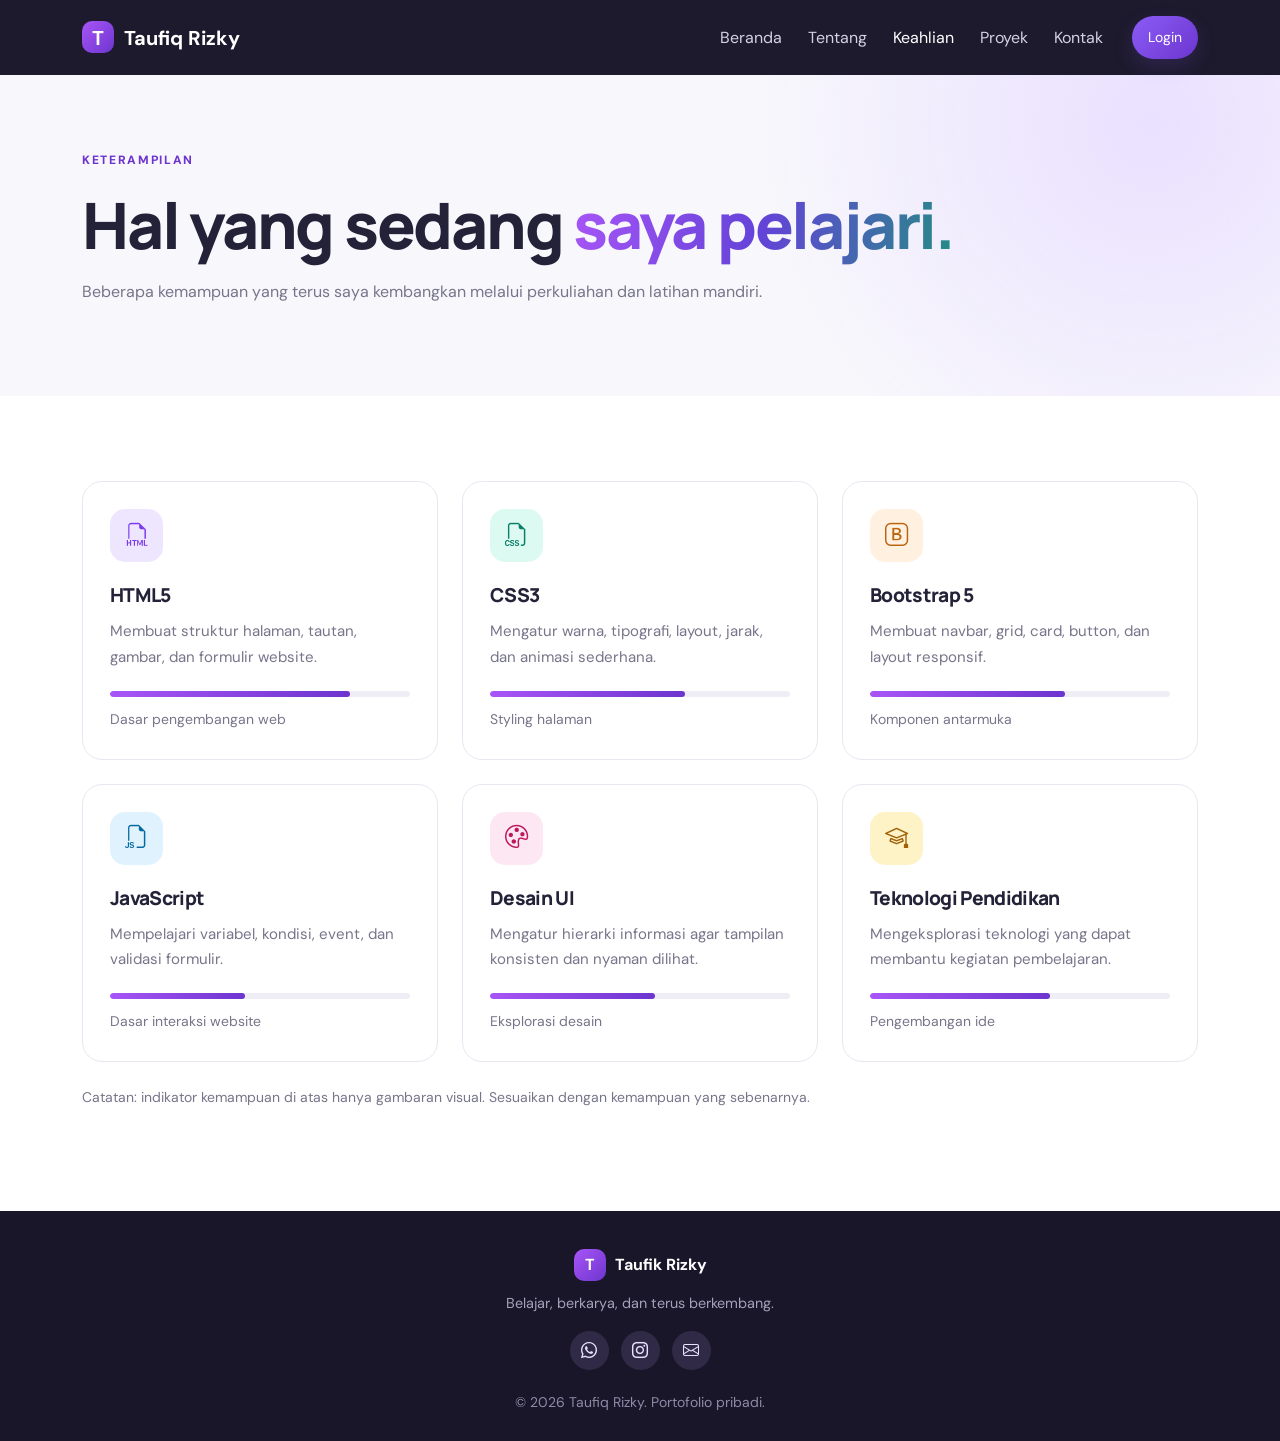
==== keahlian.html @ 2fbc4ade "Upload Website Pertama" ====
<!DOCTYPE html>
<html lang="id">
<head>
  <meta charset="UTF-8"><meta name="viewport" content="width=device-width, initial-scale=1">
  <title>Keahlian | Taufiq Rizky</title>
  <link href="https://cdn.jsdelivr.net/npm/bootstrap@5.3.8/dist/css/bootstrap.min.css" rel="stylesheet">
  <link href="https://cdn.jsdelivr.net/npm/bootstrap-icons@1.13.1/font/bootstrap-icons.min.css" rel="stylesheet">
  <link rel="stylesheet" href="style.css">
</head>
<body>
<nav class="navbar navbar-expand-lg navbar-dark site-nav sticky-top"><div class="container">
  <a class="navbar-brand fw-bold" href="index.html"><span class="brand">T</span> Taufiq Rizky</a>
  <button class="navbar-toggler" type="button" data-bs-toggle="collapse" data-bs-target="#navMenu" aria-label="Buka navigasi"><span class="navbar-toggler-icon"></span></button>
  <div class="collapse navbar-collapse" id="navMenu"><ul class="navbar-nav ms-auto align-items-lg-center">
    <li class="nav-item"><a class="nav-link" href="index.html">Beranda</a></li>
    <li class="nav-item"><a class="nav-link" href="tentang.html">Tentang</a></li>
    <li class="nav-item"><a class="nav-link active" href="keahlian.html">Keahlian</a></li>
    <li class="nav-item"><a class="nav-link" href="proyek.html">Proyek</a></li>
    <li class="nav-item"><a class="nav-link" href="kontak.html">Kontak</a></li>
    <li class="nav-item ms-lg-3"><a class="btn btn-purple btn-sm px-3" href="login.html">Login</a></li>
  </ul></div>
</div></nav>
<main>
  <section class="page-heading"><div class="container">
    <p class="eyebrow">KETERAMPILAN</p><h1>Hal yang sedang <span class="gradient">saya pelajari.</span></h1>
    <p>Beberapa kemampuan yang terus saya kembangkan melalui perkuliahan dan latihan mandiri.</p>
  </div></section>
  <section class="section"><div class="container"><div class="row g-4">
    <div class="col-md-6 col-lg-4"><article class="info-card skill-card"><div class="icon-box"><i class="bi bi-filetype-html"></i></div><h3>HTML5</h3><p>Membuat struktur halaman, tautan, gambar, dan formulir website.</p><div class="skill-track"><span style="width:80%"></span></div><small>Dasar pengembangan web</small></article></div>
    <div class="col-md-6 col-lg-4"><article class="info-card skill-card"><div class="icon-box green"><i class="bi bi-filetype-css"></i></div><h3>CSS3</h3><p>Mengatur warna, tipografi, layout, jarak, dan animasi sederhana.</p><div class="skill-track"><span style="width:65%"></span></div><small>Styling halaman</small></article></div>
    <div class="col-md-6 col-lg-4"><article class="info-card skill-card"><div class="icon-box orange"><i class="bi bi-bootstrap"></i></div><h3>Bootstrap 5</h3><p>Membuat navbar, grid, card, button, dan layout responsif.</p><div class="skill-track"><span style="width:65%"></span></div><small>Komponen antarmuka</small></article></div>
    <div class="col-md-6 col-lg-4"><article class="info-card skill-card"><div class="icon-box blue"><i class="bi bi-filetype-js"></i></div><h3>JavaScript</h3><p>Mempelajari variabel, kondisi, event, dan validasi formulir.</p><div class="skill-track"><span style="width:45%"></span></div><small>Dasar interaksi website</small></article></div>
    <div class="col-md-6 col-lg-4"><article class="info-card skill-card"><div class="icon-box pink"><i class="bi bi-palette"></i></div><h3>Desain UI</h3><p>Mengatur hierarki informasi agar tampilan konsisten dan nyaman dilihat.</p><div class="skill-track"><span style="width:55%"></span></div><small>Eksplorasi desain</small></article></div>
    <div class="col-md-6 col-lg-4"><article class="info-card skill-card"><div class="icon-box yellow"><i class="bi bi-mortarboard"></i></div><h3>Teknologi Pendidikan</h3><p>Mengeksplorasi teknologi yang dapat membantu kegiatan pembelajaran.</p><div class="skill-track"><span style="width:60%"></span></div><small>Pengembangan ide</small></article></div>
  </div><p class="muted small mt-4">Catatan: indikator kemampuan di atas hanya gambaran visual. Sesuaikan dengan kemampuan yang sebenarnya.</p></div></section>
</main>
<footer class="footer"><div class="container text-center"><a class="navbar-brand fw-bold text-white" href="index.html"><span class="brand">T</span> Taufik Rizky</a><p>Belajar, berkarya, dan terus berkembang.</p><div class="socials"><a href="https://wa.me/6281240125755"><i class="bi bi-whatsapp"></i></a><a href="https://www.instagram.com/taufiq_rizkyyy?psln=MTl2dWFyeTM4ZGJiNQ=="><i class="bi bi-instagram"></i></a><a href="mailto:taufikriski020@gmail.com"><i class="bi bi-envelope"></i></a></div><small>© <span data-year></span> Taufiq Rizky. Portofolio pribadi.</small></div></footer>
<script src="https://cdn.jsdelivr.net/npm/bootstrap@5.3.8/dist/js/bootstrap.bundle.min.js"></script><script src="script.js"></script>
</body></html>
---- style.css ----
@import url('https://fonts.googleapis.com/css2?family=DM+Sans:wght@400;500;600;700&family=Manrope:wght@400;500;600;700;800&display=swap');

:root {
  --purple: #8b5cf6;
  --purple-dark: #6d35cf;
  --dark: #191629;
  --text: #242238;
  --muted: #77758a;
  --soft: #f8f7fc;
  --line: #e9e6f1;
}

* { box-sizing: border-box; }

html { scroll-behavior: smooth; }

body {
  margin: 0;
  font-family: 'DM Sans', sans-serif;
  color: var(--text);
  line-height: 1.7;
}

h1, h2, h3, h4 {
  font-family: 'Manrope', sans-serif;
  font-weight: 800;
  letter-spacing: -0.035em;
}

a { text-decoration: none; }

.site-nav {
  background: rgba(25, 22, 41, 0.98);
  padding: 14px 0;
}

.brand {
  display: inline-grid;
  place-items: center;
  width: 32px;
  height: 32px;
  margin-right: 5px;
  border-radius: 10px;
  color: white;
  background: linear-gradient(135deg, #a855f7, #6d35cf);
}

.nav-link {
  color: #d5d1e5 !important;
  padding: 10px 13px !important;
}

.nav-link:hover,
.nav-link.active { color: white !important; }

.btn-purple {
  color: white;
  border: none;
  border-radius: 50px;
  padding: 11px 22px;
  background: linear-gradient(135deg, var(--purple), var(--purple-dark));
  box-shadow: 0 8px 20px #8b5cf626;
  transition: 0.25s;
}

.btn-purple:hover {
  color: white;
  transform: translateY(-2px);
  box-shadow: 0 12px 25px #8b5cf63b;
}

.btn-outline-purple {
  color: var(--purple-dark);
  border: 1px solid #cfc2ef;
  border-radius: 50px;
  padding: 11px 22px;
  background: white;
}

.btn-outline-purple:hover {
  color: white;
  background: var(--purple-dark);
}

.gradient {
  color: var(--purple-dark);
  background: linear-gradient(100deg, #a855f7, #6343d8, #258c85);
  -webkit-background-clip: text;
  background-clip: text;
  -webkit-text-fill-color: transparent;
}

.hero {
  padding: 90px 0;
  overflow: hidden;
  background:
    radial-gradient(circle at 90% 15%, #e9e0ff, transparent 32%),
    linear-gradient(135deg, #fcfbff, #f4f0fc);
}

.eyebrow {
  color: var(--purple-dark);
  font-size: 0.75rem;
  font-weight: 800;
  letter-spacing: 0.14em;
  margin-bottom: 17px;
}

.hero h1 {
  font-size: clamp(2.8rem, 6vw, 4.7rem);
  line-height: 1.12;
}

.hero-subtitle {
  margin-top: 20px;
  font-size: 1.3rem;
  line-height: 1.5;
}

.hero-text {
  max-width: 590px;
  margin-top: 18px;
  color: var(--muted);
  font-size: 1.05rem;
}

.hero-info {
  display: flex;
  flex-wrap: wrap;
  gap: 30px;
  margin-top: 42px;
}

.hero-info div {
  display: flex;
  flex-direction: column;
}

.hero-info strong {
  color: var(--purple-dark);
  font-size: 1.35rem;
}

.hero-info span {
  color: var(--muted);
  font-size: 0.83rem;
}

.profile-art {
  position: relative;
  min-height: 350px;
  display: grid;
  place-items: center;
}

.art-circle {
  position: absolute;
  width: 300px;
  height: 300px;
  border: 1px solid #cfc0f0;
  border-radius: 50%;
  box-shadow: 0 0 0 25px #8b5cf609, 0 0 0 55px #8b5cf605;
}

.art-card {
  z-index: 1;
  position: relative;
  width: 100%;
  max-width: 340px;
  padding: 20px;
  border-radius: 18px;
  color: white;
  background: #211d35;
  box-shadow: 0 25px 60px #37275a30;
  transform: rotate(-3deg);
}

.art-top {
  display: flex;
  gap: 6px;
  margin-bottom: 28px;
}

.art-top span {
  width: 9px;
  height: 9px;
  background: #fb7185;
  border-radius: 50%;
}

.art-top span:nth-child(2) { background: #fbbf24; }
.art-top span:nth-child(3) { background: #34d399; }

.art-card h3 {
  font-size: 1.5rem;
  margin-bottom: 3px;
}

.code-purple {
  color: #c4b5fd;
  font-family: monospace;
}

.code-green {
  margin-top: 24px;
  color: #5eead4;
  font-family: monospace;
  font-size: 0.8rem;
}

.art-icon {
  position: absolute;
  z-index: 2;
  top: 35px;
  right: 0;
  display: grid;
  place-items: center;
  width: 55px;
  height: 55px;
  color: var(--purple-dark);
  background: white;
  border-radius: 16px;
  font-size: 1.5rem;
  box-shadow: 0 10px 30px #32205020;
}

.art-caption {
  position: absolute;
  bottom: 0;
  right: 0;
  color: #887cae;
  font-size: 0.65rem;
  font-weight: 800;
  letter-spacing: 0.15em;
}

.section { padding: 85px 0; }

.section-soft { background: var(--soft); }

.section-heading {
  max-width: 700px;
  margin: auto;
}

.section-heading h2,
.section-title {
  font-size: clamp(2rem, 4vw, 3rem);
  line-height: 1.2;
}

.section-heading > p:last-child {
  color: var(--muted);
  margin-top: 15px;
}

.info-card {
  height: 100%;
  padding: 28px;
  background: white;
  border: 1px solid var(--line);
  border-radius: 20px;
  transition: transform 0.25s, box-shadow 0.25s;
}

.info-card:hover {
  transform: translateY(-5px);
  box-shadow: 0 18px 40px #25163e0d;
}

.icon-box {
  display: grid;
  place-items: center;
  width: 53px;
  height: 53px;
  margin-bottom: 22px;
  color: #7c3aed;
  background: #eee6ff;
  border-radius: 15px;
  font-size: 1.45rem;
}

.icon-box.green { color: #087f68; background: #ddfaf2; }
.icon-box.orange { color: #b96511; background: #fff0df; }
.icon-box.blue { color: #0369a1; background: #e0f2fe; }
.icon-box.pink { color: #be185d; background: #fce7f3; }
.icon-box.yellow { color: #a16207; background: #fef3c7; }

.info-card h3 {
  font-size: 1.2rem;
  margin-bottom: 12px;
}

.info-card p {
  color: var(--muted);
  font-size: 0.94rem;
}

.info-card a {
  color: var(--purple-dark);
  font-size: 0.88rem;
  font-weight: 700;
}

.page-heading {
  padding: 75px 0;
  background:
    radial-gradient(circle at 90% 15%, #e9e0ff, transparent 33%),
    var(--soft);
}

.page-heading h1 {
  font-size: clamp(2.5rem, 5vw, 4rem);
  line-height: 1.15;
}

.page-heading p:not(.eyebrow) {
  max-width: 700px;
  color: var(--muted);
  margin-top: 17px;
}

.muted { color: var(--muted); }

.about-card {
  padding: 35px;
  color: white;
  background: linear-gradient(145deg, #211b39, #56388b);
  border-radius: 24px;
  box-shadow: 0 20px 50px #34204b20;
}

.about-symbol {
  display: grid;
  place-items: center;
  width: 60px;
  height: 60px;
  margin-bottom: 25px;
  color: #e4d6ff;
  background: #ffffff1b;
  border-radius: 18px;
  font-size: 1.8rem;
}

.about-card h3 { margin-bottom: 22px; }
.about-card p { color: #e1d9f3; }
.about-card p i { color: #c4b5fd; }

.skill-card { padding: 27px; }

.skill-track {
  height: 6px;
  margin: 20px 0 8px;
  overflow: hidden;
  background: #efedf5;
  border-radius: 20px;
}

.skill-track span {
  display: block;
  height: 100%;
  background: linear-gradient(90deg, #a855f7, #6d35cf);
  border-radius: 20px;
}

.skill-card small { color: var(--muted); }

.project-card {
  height: 100%;
  overflow: hidden;
  background: white;
  border: 1px solid var(--line);
  border-radius: 20px;
  transition: transform 0.25s, box-shadow 0.25s;
}

.project-card:hover {
  transform: translateY(-5px);
  box-shadow: 0 18px 40px #25163e0d;
}

.project-image {
  min-height: 210px;
  display: flex;
  flex-direction: column;
  justify-content: center;
  align-items: center;
  gap: 12px;
  font-size: 3.5rem;
}

.project-image span {
  font-size: 0.7rem;
  font-weight: 800;
  letter-spacing: 0.13em;
}

.purple-bg { color: #7041c4; background: linear-gradient(135deg, #eee5ff, #d8cefa); }
.green-bg { color: #16836d; background: linear-gradient(135deg, #ddfaf2, #b8e8dc); }
.orange-bg { color: #b66a23; background: linear-gradient(135deg, #fff0df, #fbd5b7); }

.project-content { padding: 25px; }

.project-label {
  color: var(--purple-dark);
  font-size: 0.72rem;
  font-weight: 800;
  text-transform: uppercase;
}

.project-content h3 {
  margin-top: 10px;
  font-size: 1.2rem;
}

.project-content p {
  margin-bottom: 0;
  color: var(--muted);
  font-size: 0.93rem;
}

.notice {
  display: flex;
  gap: 15px;
  padding: 20px;
  color: #5d4a7c;
  background: #f5f0ff;
  border: 1px solid #e6dcff;
  border-radius: 15px;
}

.notice i { font-size: 1.4rem; }
.notice p { margin: 0; }

.contact-item {
  display: flex;
  gap: 15px;
  align-items: center;
  margin-top: 25px;
}

.contact-item > i {
  display: grid;
  place-items: center;
  width: 48px;
  height: 48px;
  color: var(--purple-dark);
  background: #eee6ff;
  border-radius: 14px;
  font-size: 1.3rem;
}

.contact-item p { margin: 0; color: var(--muted); }

.form-card {
  padding: 30px;
  background: white;
  border: 1px solid var(--line);
  border-radius: 22px;
  box-shadow: 0 20px 55px #25163e0b;
}

.form-card h3 { font-size: 1.5rem; }

.form-label { font-weight: 700; font-size: 0.9rem; }

.form-control {
  padding: 12px 14px;
  border-color: #dedbe9;
  border-radius: 11px;
}

.form-control:focus {
  border-color: #a78bfa;
  box-shadow: 0 0 0 0.2rem #a78bfa30;
}

.form-feedback {
  font-size: 0.9rem;
  font-weight: 600;
}

.form-feedback.success {
  padding: 12px;
  color: #087f5b;
  background: #e8faf2;
  border-radius: 10px;
}

.form-feedback.error {
  padding: 12px;
  color: #b42318;
  background: #fff0f0;
  border-radius: 10px;
}

.footer {
  padding: 38px 0 25px;
  color: #c7c4d7;
  background: var(--dark);
}

.footer p {
  margin: 10px 0 16px;
  color: #a6a1ba;
  font-size: 0.9rem;
}

.socials {
  display: flex;
  justify-content: center;
  gap: 12px;
  margin-bottom: 18px;
}

.socials a {
  display: grid;
  place-items: center;
  width: 39px;
  height: 39px;
  color: #e8e2ff;
  background: #302a47;
  border-radius: 50%;
  transition: 0.2s;
}

.socials a:hover {
  color: white;
  background: var(--purple-dark);
  transform: translateY(-3px);
}

.footer small { color: #8f8aa7; }

/* Halaman login */
.login-page {
  min-height: 100vh;
  background: radial-gradient(circle at 10% 10%, #e9e0ff, transparent 30%), #f8f7fc;
}

.back-link { color: #ded8f0; }
.back-link:hover { color: white; }

.login-area { padding: 50px 0 30px; }

.login-card {
  max-width: 950px;
  margin: auto;
  overflow: hidden;
  background: white;
  border-radius: 25px;
  box-shadow: 0 25px 80px #30204a1b;
}

.login-side {
  display: flex;
  flex-direction: column;
  justify-content: center;
  padding: 40px;
  color: white;
  background: linear-gradient(145deg, #211b39, #5a3b91);
}

.login-symbol {
  display: grid;
  place-items: center;
  width: 60px;
  height: 60px;
  margin-bottom: 25px;
  color: #e4d7ff;
  background: #ffffff1b;
  border-radius: 18px;
  font-size: 1.8rem;
}

.login-side .eyebrow { color: #d9caff; }
.login-side h1 { font-size: 2.3rem; line-height: 1.2; }
.login-side > p:not(.eyebrow) { color: #d7cee9; }

.login-note {
  margin-top: 25px;
  padding-top: 18px;
  border-top: 1px solid #ffffff30;
  color: #d9d0ed;
  font-size: 0.85rem;
}

.login-content {
  display: flex;
  align-items: center;
  padding: 45px;
}

.login-content form { width: 100%; }
.login-content h2 { font-size: 2rem; }

.input-icon { position: relative; }

.input-icon > i {
  position: absolute;
  z-index: 2;
  top: 50%;
  left: 14px;
  color: #858096;
  transform: translateY(-50%);
}

.input-icon .form-control {
  padding-left: 42px;
  padding-right: 45px;
}

.show-password {
  position: absolute;
  top: 50%;
  right: 9px;
  padding: 6px;
  border: 0;
  color: #777187;
  background: transparent;
  transform: translateY(-50%);
}

.demo-note {
  padding: 13px;
  color: #716784;
  background: #f5f1ff;
  border-radius: 12px;
  font-size: 0.8rem;
}

.login-copyright {
  margin-top: 20px;
  color: #89859c;
  text-align: center;
  font-size: 0.8rem;
}

@media (max-width: 991px) {
  .hero { padding: 65px 0; }
  .profile-art { min-height: 320px; }
  .login-side { padding: 32px; }
  .login-content { padding: 35px; }
}

@media (max-width: 575px) {
  .hero { padding: 50px 0; }
  .hero h1 { font-size: 2.7rem; }
  .hero-subtitle { font-size: 1.1rem; }
  .hero-info { gap: 20px; }
  .profile-art { min-height: 285px; }
  .art-circle { width: 240px; height: 240px; }
  .art-card { max-width: 290px; }
  .section { padding: 60px 0; }
  .page-heading { padding: 55px 0; }
  .info-card { padding: 23px; }
  .form-card { padding: 22px; }
  .login-area { padding: 25px 0; }
  .login-side { padding: 28px; }
  .login-content { padding: 28px 23px; }
  .login-side h1 { font-size: 2rem; }
}

@media (prefers-reduced-motion: reduce) {
  html { scroll-behavior: auto; }
  *, *::before, *::after { transition: none !important; }
}
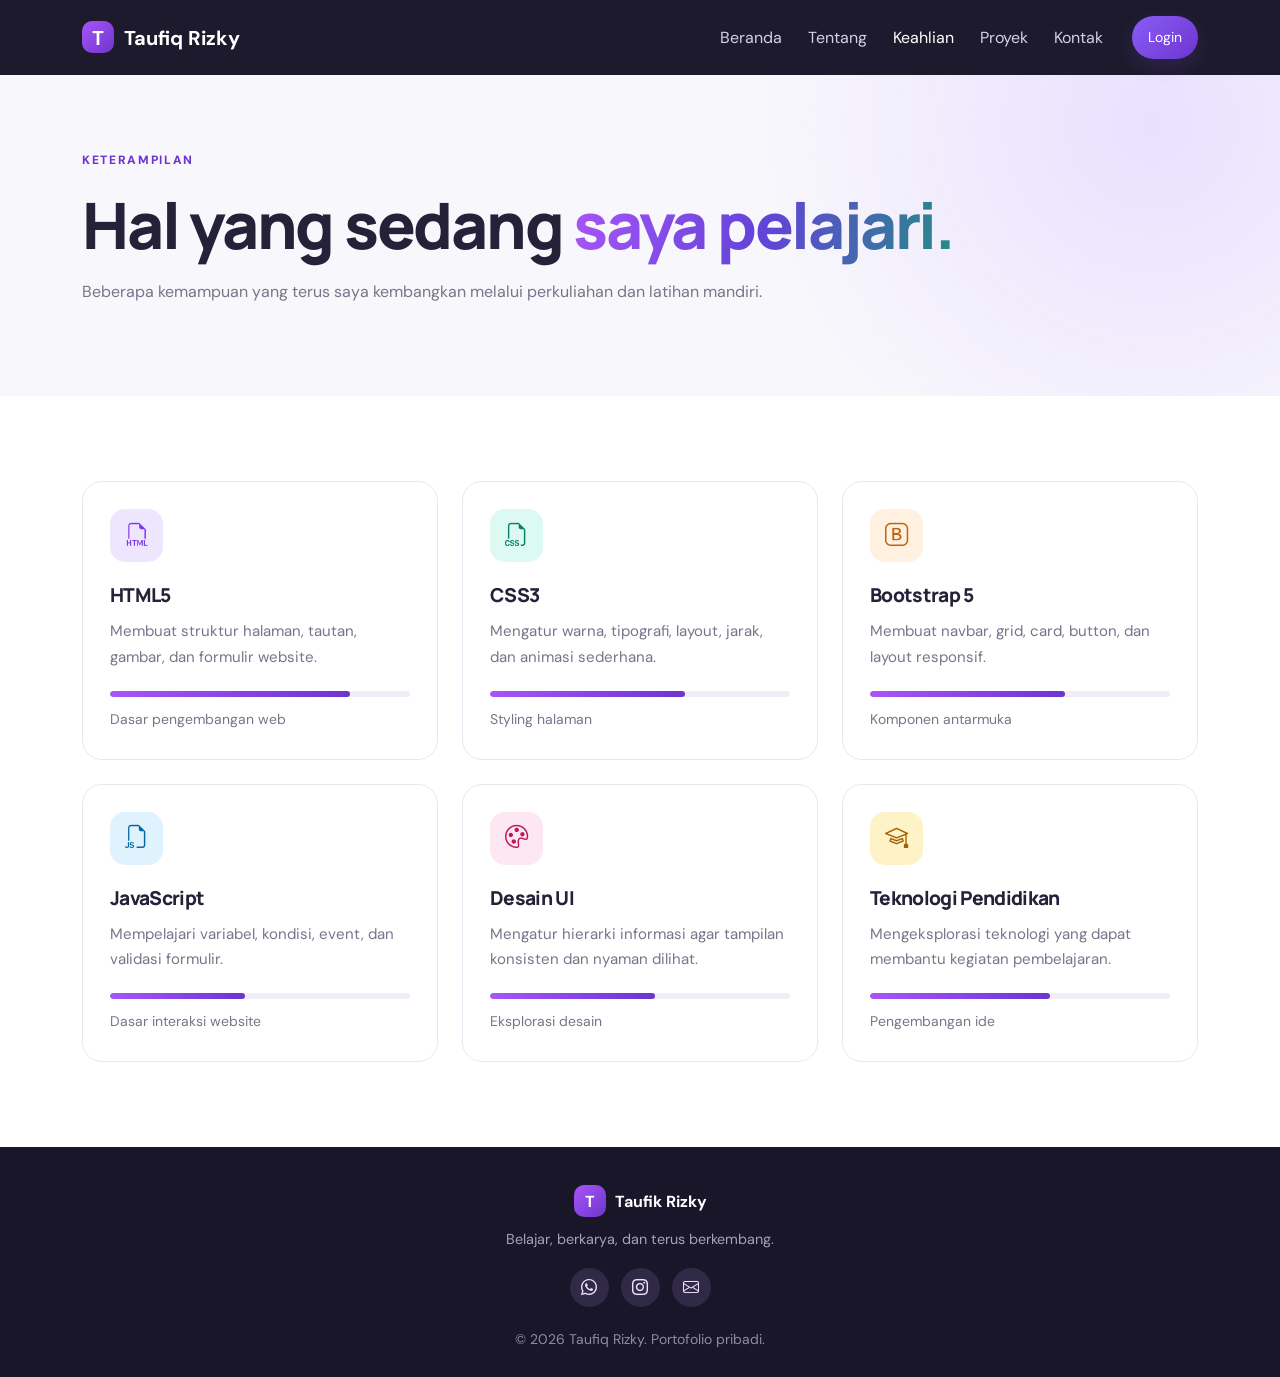
==== commit 7c4c8c36: "Memperbarui seluruh isi website" ====
--- a/keahlian.html
+++ b/keahlian.html
@@ -33,7 +33,7 @@
     <div class="col-md-6 col-lg-4"><article class="info-card skill-card"><div class="icon-box blue"><i class="bi bi-filetype-js"></i></div><h3>JavaScript</h3><p>Mempelajari variabel, kondisi, event, dan validasi formulir.</p><div class="skill-track"><span style="width:45%"></span></div><small>Dasar interaksi website</small></article></div>
     <div class="col-md-6 col-lg-4"><article class="info-card skill-card"><div class="icon-box pink"><i class="bi bi-palette"></i></div><h3>Desain UI</h3><p>Mengatur hierarki informasi agar tampilan konsisten dan nyaman dilihat.</p><div class="skill-track"><span style="width:55%"></span></div><small>Eksplorasi desain</small></article></div>
     <div class="col-md-6 col-lg-4"><article class="info-card skill-card"><div class="icon-box yellow"><i class="bi bi-mortarboard"></i></div><h3>Teknologi Pendidikan</h3><p>Mengeksplorasi teknologi yang dapat membantu kegiatan pembelajaran.</p><div class="skill-track"><span style="width:60%"></span></div><small>Pengembangan ide</small></article></div>
-  </div><p class="muted small mt-4">Catatan: indikator kemampuan di atas hanya gambaran visual. Sesuaikan dengan kemampuan yang sebenarnya.</p></div></section>
+  </div>
 </main>
 <footer class="footer"><div class="container text-center"><a class="navbar-brand fw-bold text-white" href="index.html"><span class="brand">T</span> Taufik Rizky</a><p>Belajar, berkarya, dan terus berkembang.</p><div class="socials"><a href="https://wa.me/6281240125755"><i class="bi bi-whatsapp"></i></a><a href="https://www.instagram.com/taufiq_rizkyyy?psln=MTl2dWFyeTM4ZGJiNQ=="><i class="bi bi-instagram"></i></a><a href="mailto:taufikriski020@gmail.com"><i class="bi bi-envelope"></i></a></div><small>© <span data-year></span> Taufiq Rizky. Portofolio pribadi.</small></div></footer>
 <script src="https://cdn.jsdelivr.net/npm/bootstrap@5.3.8/dist/js/bootstrap.bundle.min.js"></script><script src="script.js"></script>
